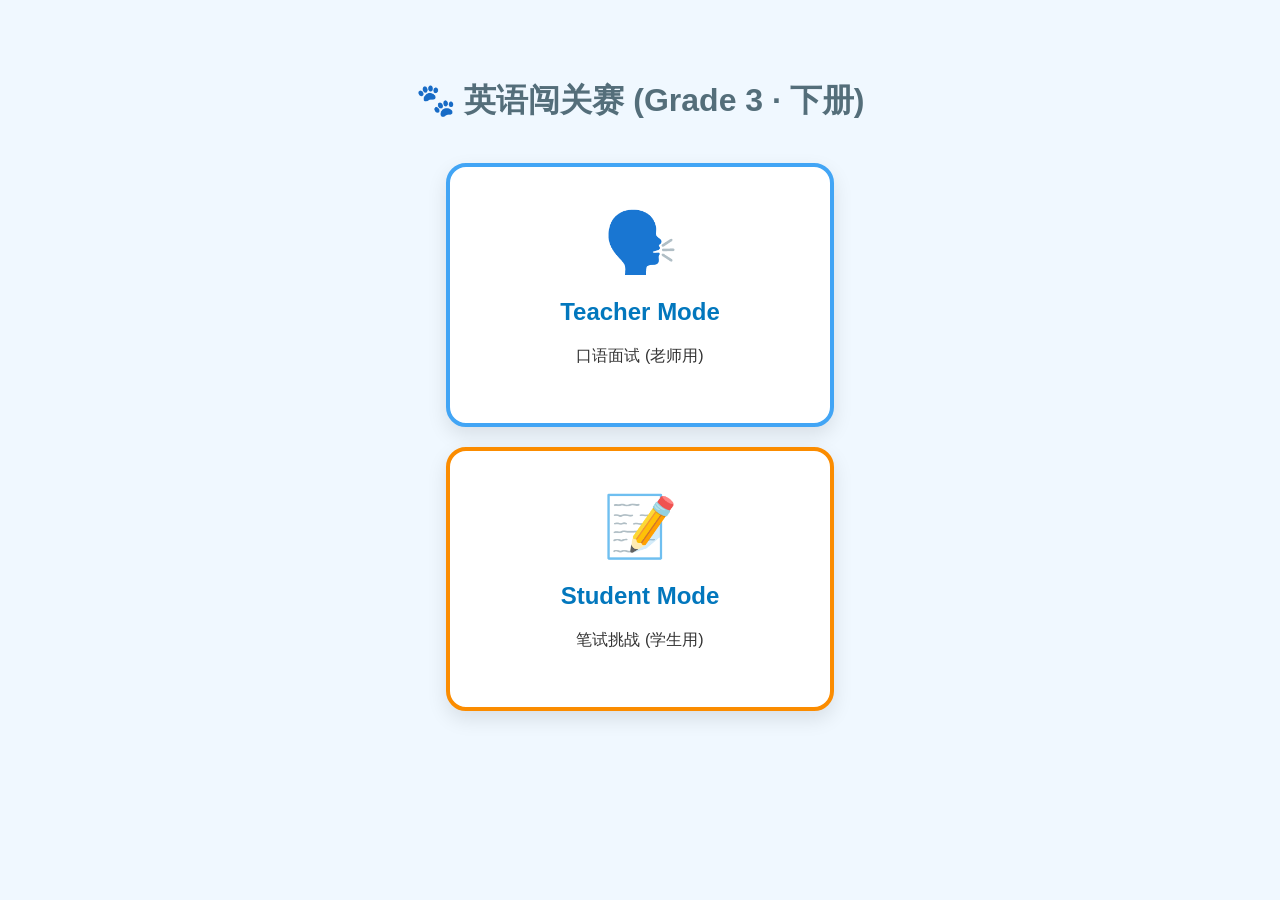
==== index.html @ 699ef9f6 "初始化：三年级下册 Weekly Quiz 系统 (Units 1-4, 听说读写)" ====
<!DOCTYPE html>
<html lang="zh-CN">
<head>
    <meta charset="UTF-8">
    <meta name="viewport" content="width=device-width, initial-scale=1.0">
    <title>英语闯关赛 - 三年级下册</title>
    <link rel="stylesheet" href="style.css">
</head>
<body style="text-align:center; padding:50px 20px;">

    <h1 style="color:#546e7a; margin-bottom: 40px;">🐾 英语闯关赛 (Grade 3 · 下册)</h1>

    <a href="speaking.html" class="gate-card gate-speaking">
        <div style="font-size:60px;">🗣️</div>
        <h2>Teacher Mode</h2>
        <p>口语面试 (老师用)</p>
    </a>

    <a href="written.html" class="gate-card gate-written">
        <div style="font-size:60px;">📝</div>
        <h2>Student Mode</h2>
        <p>笔试挑战 (学生用)</p>
    </a>

</body>
</html>
---- style.css ----
/* style.css - 三年级下册 Weekly Quiz V1.0 */
/* 基于三年级上册已验证的样式，适配 iPhone 7 Plus 5.5寸屏 */

body { font-family: 'Comic Sans MS', 'Ma Shan Zheng', cursive, sans-serif; background-color: #f0f8ff; padding: 20px; color: #333; }
.container { max-width: 600px; margin: 0 auto; }
.hidden { display: none !important; }
.card { background: white; border-radius: 25px; padding: 30px; margin-bottom: 25px; box-shadow: 0 8px 20px rgba(0,0,0,0.1); border: 4px solid #e1f5fe; transition: all 0.3s ease; }
.text-center { text-align: center; }
h1, h2, h3 { color: #0277bd; }

/* 按钮通用样式 - 大按钮防误触 */
button { width: 100%; padding: 15px; border-radius: 30px; border: none; font-size: 18px; font-weight: bold; cursor: pointer; margin-top: 10px; transition: transform 0.1s, background-color 0.3s; font-family: inherit; }
button:active { transform: scale(0.98); }
button:disabled { background-color: #ccc !important; color: #666 !important; cursor: not-allowed; transform: none !important; box-shadow: none !important; }

.btn-primary { background: #03a9f4; color: white; box-shadow: 0 4px #0288d1; }
.btn-success { background: #4caf50; color: white; box-shadow: 0 4px #388e3c; }
.back-link { background: transparent; color: #666; border: 2px solid #ccc; }

/* 答题区导航 */
.nav-bar { display: flex; justify-content: space-between; margin-top: 25px; gap: 15px; }
#btnPrev, #btnNext, #btnSubmit { flex: 1; }
#btnPrev { background: #ffe0b2; color: #e65100; box-shadow: 0 4px #ffb74d; }
#btnNext { background: #b2ebf2; color: #0097a7; box-shadow: 0 4px #4dd0e1; }

/* 选项样式 - 大触摸区域 */
.option-item { padding: 15px 20px; border: 3px solid #e0e0e0; border-radius: 15px; margin-top: 12px; cursor: pointer; display:flex; align-items:center; font-size: 16px; background: #fafafa; transition: all 0.2s; }
.option-item:hover { background: #f0f0f0; }
.option-item.selected { background-color: #e1f5fe; border-color: #03a9f4; color: #0277bd; font-weight: bold; transform: scale(1.02); }

/* 进度条 */
.progress-bar-bg { height: 12px; background: #e0e0e0; border-radius: 6px; overflow: hidden; margin-bottom: 10px; }
#progressBar { height: 100%; background: linear-gradient(90deg, #4dd0e1, #03a9f4); width: 0%; transition: width 0.5s ease-in-out; }
.text-small { font-size: 14px; color: #777; text-align: right; margin-bottom: 5px; }

/* 题目文本 */
.q-text { font-size: 22px; margin-bottom: 25px; line-height: 1.4; }
.audio-btn { background: #e0f2f1; color: #00695c; width: auto; padding: 10px 25px; margin-bottom: 20px; border-radius: 20px; box-shadow: 0 3px #80cbc4; display: inline-block; }

/* 拖拽题样式 */
.drag-area { min-height: 60px; border: 3px dashed #b2ebf2; border-radius: 15px; padding: 15px; display: flex; gap: 12px; flex-wrap: wrap; margin-bottom: 20px; background: #f9ffff; align-items: center; }
#target-container { border-style: solid; border-color: #4dd0e1; background: #e0f7fa; }
.word-chip { background: white; padding: 10px 20px; border-radius: 25px; border: 2px solid #03a9f4; cursor: pointer; font-weight: bold; color: #0277bd; box-shadow: 0 3px #81d4fa; transition: all 0.2s; }
.word-chip:hover { transform: translateY(-2px); box-shadow: 0 5px #81d4fa; }

/* 口语评分 */
.score-row {
    display: flex;
    flex-direction: column;
    gap: 10px;
    margin-top: 20px;
}
.score-item {
    display: flex;
    align-items: center;
    padding: 8px 15px;
    background-color: #f7f7f7;
    border-radius: 12px;
    box-shadow: 0 2px 5px rgba(0,0,0,0.05);
    cursor: pointer;
}
.score-btn {
    padding: 10px 15px;
    border: 2px solid #ccc;
    border-radius: 8px;
    background-color: white;
    font-weight: bold;
    font-size: 18px;
    cursor: pointer;
    transition: all 0.2s;
    width: 80px;
    text-align: center;
    margin-right: 15px;
}
.score-btn.active {
    background-color: #4CAF50;
    color: white;
    border-color: #4CAF50;
    box-shadow: 0 4px 8px rgba(76, 175, 80, 0.4);
}
.score-desc {
    font-size: 15px;
    color: #333;
}

/* 上传加载动画 */
.cute-loader { font-size: 50px; animation: bounce 1s infinite alternate; }
@keyframes bounce { from { transform: translateY(0); } to { transform: translateY(-15px); } }
.loading-text { font-size: 18px; color: #0288d1; margin-top: 15px; font-weight: bold; }

/* 结算界面 */
.score-summary { background: #e0f7fa; padding: 30px; border-radius: 25px; margin: 20px 0; }
.big-score { font-size: 60px; color: #0277bd; font-weight: 900; line-height: 1; }
.total-score { font-size: 24px; color: #81d4fa; }
.feedback-box { margin-top: 20px; font-size: 22px; font-weight: bold; color: #e65100; background: #fff3e0; padding: 15px; border-radius: 15px; border: 3px solid #ffe0b2; }

/* 入口页 */
.gate-card { 
    display: block; 
    text-decoration: none; 
    color: #333;
    background: white; 
    padding: 40px; 
    margin: 20px auto; 
    border-radius: 20px; 
    max-width: 300px;
    box-shadow: 0 8px 20px rgba(0,0,0,0.1); 
    transition: transform 0.2s;
    border: 4px solid transparent;
    text-align: center;
}
.gate-card:active { transform: scale(0.98); }
.gate-written { border-color: #fb8c00; }
.gate-speaking { border-color: #42a5f5; }

/* 评分标准显示 */
.rubric-display {
    background-color: #fff9e6; 
    padding: 10px;
    border-radius: 8px;
    border-left: 4px solid #ffcc00;
    font-size: 13px;
    color: #666;
    white-space: pre-wrap; 
    margin-bottom: 20px;
}

/* 课程选择下拉框 */
select {
    width: 100%;
    padding: 12px 15px;
    border-radius: 15px;
    border: 3px solid #b2ebf2;
    font-size: 16px;
    font-family: inherit;
    background: white;
    color: #333;
    margin-bottom: 10px;
    appearance: none;
    -webkit-appearance: none;
}
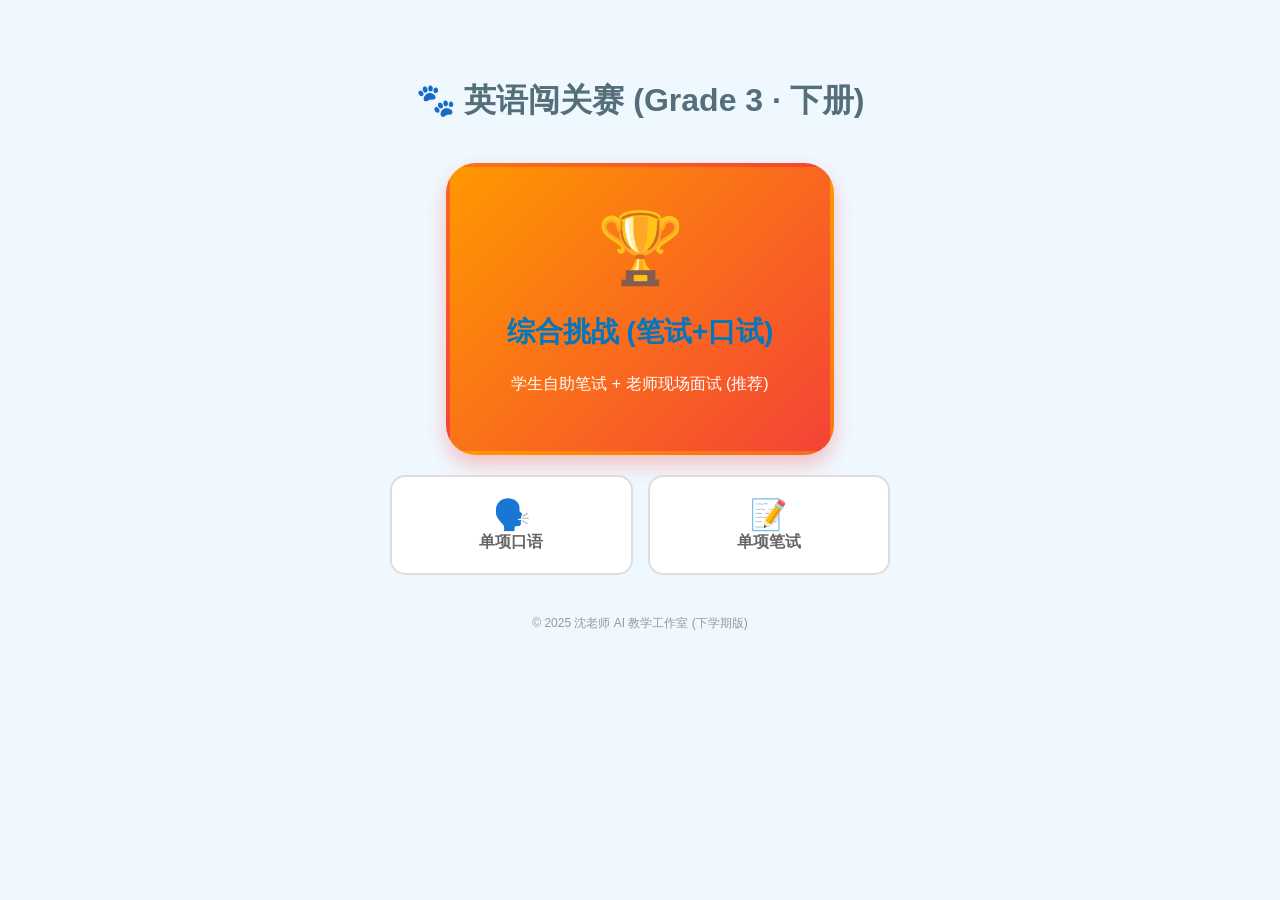
==== commit 462067dd: "架构重组：上线‘笔试+口试’综合版，科学权重评分(25/25/25/25)，补全 U1/U2 图片" ====
--- a/index.html
+++ b/index.html
@@ -1,26 +1,41 @@
 <!DOCTYPE html>
 <html lang="zh-CN">
+
 <head>
     <meta charset="UTF-8">
     <meta name="viewport" content="width=device-width, initial-scale=1.0">
     <title>英语闯关赛 - 三年级下册</title>
     <link rel="stylesheet" href="style.css">
 </head>
+
 <body style="text-align:center; padding:50px 20px;">
 
     <h1 style="color:#546e7a; margin-bottom: 40px;">🐾 英语闯关赛 (Grade 3 · 下册)</h1>
 
-    <a href="speaking.html" class="gate-card gate-speaking">
-        <div style="font-size:60px;">🗣️</div>
-        <h2>Teacher Mode</h2>
-        <p>口语面试 (老师用)</p>
-    </a>
+    <div style="max-width:500px; margin: 0 auto;">
+        <a href="written.html" class="gate-card"
+            style="background: linear-gradient(135deg, #FF9800, #F44336); color:white; padding: 40px; margin-bottom: 20px; text-decoration: none; border-radius: 30px; display: block; box-shadow: 0 10px 20px rgba(244, 67, 54, 0.3);">
+            <div style="font-size:70px;">🏆</div>
+            <h2 style="font-size:28px;">综合挑战 (笔试+口试)</h2>
+            <p>学生自助笔试 + 老师现场面试 (推荐)</p>
+        </a>
 
-    <a href="written.html" class="gate-card gate-written">
-        <div style="font-size:60px;">📝</div>
-        <h2>Student Mode</h2>
-        <p>笔试挑战 (学生用)</p>
-    </a>
+        <div style="display:grid; grid-template-columns: 1fr 1fr; gap: 15px;">
+            <a href="speaking.html"
+                style="background:#fff; border:2px solid #ddd; padding:20px; border-radius:15px; text-decoration:none; color:#666;">
+                <div style="font-size:30px;">🗣️</div>
+                <div style="font-weight:bold;">单项口语</div>
+            </a>
+            <a href="written.html"
+                style="background:#fff; border:2px solid #ddd; padding:20px; border-radius:15px; text-decoration:none; color:#666;">
+                <div style="font-size:30px;">📝</div>
+                <div style="font-weight:bold;">单项笔试</div>
+            </a>
+        </div>
+
+        <p style="margin-top:40px; color:#999; font-size:12px;">© 2025 沈老师 AI 教学工作室 (下学期版)</p>
+    </div>
 
 </body>
-</html>
+
+</html>
--- a/style.css
+++ b/style.css
@@ -1,47 +1,215 @@
 /* style.css - 三年级下册 Weekly Quiz V1.0 */
 /* 基于三年级上册已验证的样式，适配 iPhone 7 Plus 5.5寸屏 */
 
-body { font-family: 'Comic Sans MS', 'Ma Shan Zheng', cursive, sans-serif; background-color: #f0f8ff; padding: 20px; color: #333; }
-.container { max-width: 600px; margin: 0 auto; }
-.hidden { display: none !important; }
-.card { background: white; border-radius: 25px; padding: 30px; margin-bottom: 25px; box-shadow: 0 8px 20px rgba(0,0,0,0.1); border: 4px solid #e1f5fe; transition: all 0.3s ease; }
-.text-center { text-align: center; }
-h1, h2, h3 { color: #0277bd; }
+body {
+    font-family: 'Comic Sans MS', 'Ma Shan Zheng', cursive, sans-serif;
+    background-color: #f0f8ff;
+    padding: 20px;
+    color: #333;
+}
+
+.container {
+    max-width: 600px;
+    margin: 0 auto;
+}
+
+.hidden {
+    display: none !important;
+}
+
+.card {
+    background: white;
+    border-radius: 25px;
+    padding: 30px;
+    margin-bottom: 25px;
+    box-shadow: 0 8px 20px rgba(0, 0, 0, 0.1);
+    border: 4px solid #e1f5fe;
+    transition: all 0.3s ease;
+}
+
+.text-center {
+    text-align: center;
+}
+
+h1,
+h2,
+h3 {
+    color: #0277bd;
+}
 
 /* 按钮通用样式 - 大按钮防误触 */
-button { width: 100%; padding: 15px; border-radius: 30px; border: none; font-size: 18px; font-weight: bold; cursor: pointer; margin-top: 10px; transition: transform 0.1s, background-color 0.3s; font-family: inherit; }
-button:active { transform: scale(0.98); }
-button:disabled { background-color: #ccc !important; color: #666 !important; cursor: not-allowed; transform: none !important; box-shadow: none !important; }
-
-.btn-primary { background: #03a9f4; color: white; box-shadow: 0 4px #0288d1; }
-.btn-success { background: #4caf50; color: white; box-shadow: 0 4px #388e3c; }
-.back-link { background: transparent; color: #666; border: 2px solid #ccc; }
+button {
+    width: 100%;
+    padding: 15px;
+    border-radius: 30px;
+    border: none;
+    font-size: 18px;
+    font-weight: bold;
+    cursor: pointer;
+    margin-top: 10px;
+    transition: transform 0.1s, background-color 0.3s;
+    font-family: inherit;
+}
+
+button:active {
+    transform: scale(0.98);
+}
+
+button:disabled {
+    background-color: #ccc !important;
+    color: #666 !important;
+    cursor: not-allowed;
+    transform: none !important;
+    box-shadow: none !important;
+}
+
+.btn-primary {
+    background: #03a9f4;
+    color: white;
+    box-shadow: 0 4px #0288d1;
+}
+
+.btn-success {
+    background: #4caf50;
+    color: white;
+    box-shadow: 0 4px #388e3c;
+}
+
+.back-link {
+    background: transparent;
+    color: #666;
+    border: 2px solid #ccc;
+}
 
 /* 答题区导航 */
-.nav-bar { display: flex; justify-content: space-between; margin-top: 25px; gap: 15px; }
-#btnPrev, #btnNext, #btnSubmit { flex: 1; }
-#btnPrev { background: #ffe0b2; color: #e65100; box-shadow: 0 4px #ffb74d; }
-#btnNext { background: #b2ebf2; color: #0097a7; box-shadow: 0 4px #4dd0e1; }
+.nav-bar {
+    display: flex;
+    justify-content: space-between;
+    margin-top: 25px;
+    gap: 15px;
+}
+
+#btnPrev,
+#btnNext,
+#btnSubmit {
+    flex: 1;
+}
+
+#btnPrev {
+    background: #ffe0b2;
+    color: #e65100;
+    box-shadow: 0 4px #ffb74d;
+}
+
+#btnNext {
+    background: #b2ebf2;
+    color: #0097a7;
+    box-shadow: 0 4px #4dd0e1;
+}
 
 /* 选项样式 - 大触摸区域 */
-.option-item { padding: 15px 20px; border: 3px solid #e0e0e0; border-radius: 15px; margin-top: 12px; cursor: pointer; display:flex; align-items:center; font-size: 16px; background: #fafafa; transition: all 0.2s; }
-.option-item:hover { background: #f0f0f0; }
-.option-item.selected { background-color: #e1f5fe; border-color: #03a9f4; color: #0277bd; font-weight: bold; transform: scale(1.02); }
+.option-item {
+    padding: 15px 20px;
+    border: 3px solid #e0e0e0;
+    border-radius: 15px;
+    margin-top: 12px;
+    cursor: pointer;
+    display: flex;
+    align-items: center;
+    font-size: 16px;
+    background: #fafafa;
+    transition: all 0.2s;
+}
+
+.option-item:hover {
+    background: #f0f0f0;
+}
+
+.option-item.selected {
+    background-color: #e1f5fe;
+    border-color: #03a9f4;
+    color: #0277bd;
+    font-weight: bold;
+    transform: scale(1.02);
+}
 
 /* 进度条 */
-.progress-bar-bg { height: 12px; background: #e0e0e0; border-radius: 6px; overflow: hidden; margin-bottom: 10px; }
-#progressBar { height: 100%; background: linear-gradient(90deg, #4dd0e1, #03a9f4); width: 0%; transition: width 0.5s ease-in-out; }
-.text-small { font-size: 14px; color: #777; text-align: right; margin-bottom: 5px; }
+.progress-bar-bg {
+    height: 12px;
+    background: #e0e0e0;
+    border-radius: 6px;
+    overflow: hidden;
+    margin-bottom: 10px;
+}
+
+#progressBar {
+    height: 100%;
+    background: linear-gradient(90deg, #4dd0e1, #03a9f4);
+    width: 0%;
+    transition: width 0.5s ease-in-out;
+}
+
+.text-small {
+    font-size: 14px;
+    color: #777;
+    text-align: right;
+    margin-bottom: 5px;
+}
 
 /* 题目文本 */
-.q-text { font-size: 22px; margin-bottom: 25px; line-height: 1.4; }
-.audio-btn { background: #e0f2f1; color: #00695c; width: auto; padding: 10px 25px; margin-bottom: 20px; border-radius: 20px; box-shadow: 0 3px #80cbc4; display: inline-block; }
+.q-text {
+    font-size: 22px;
+    margin-bottom: 25px;
+    line-height: 1.4;
+}
+
+.audio-btn {
+    background: #e0f2f1;
+    color: #00695c;
+    width: auto;
+    padding: 10px 25px;
+    margin-bottom: 20px;
+    border-radius: 20px;
+    box-shadow: 0 3px #80cbc4;
+    display: inline-block;
+}
 
 /* 拖拽题样式 */
-.drag-area { min-height: 60px; border: 3px dashed #b2ebf2; border-radius: 15px; padding: 15px; display: flex; gap: 12px; flex-wrap: wrap; margin-bottom: 20px; background: #f9ffff; align-items: center; }
-#target-container { border-style: solid; border-color: #4dd0e1; background: #e0f7fa; }
-.word-chip { background: white; padding: 10px 20px; border-radius: 25px; border: 2px solid #03a9f4; cursor: pointer; font-weight: bold; color: #0277bd; box-shadow: 0 3px #81d4fa; transition: all 0.2s; }
-.word-chip:hover { transform: translateY(-2px); box-shadow: 0 5px #81d4fa; }
+.drag-area {
+    min-height: 60px;
+    border: 3px dashed #b2ebf2;
+    border-radius: 15px;
+    padding: 15px;
+    display: flex;
+    gap: 12px;
+    flex-wrap: wrap;
+    margin-bottom: 20px;
+    background: #f9ffff;
+    align-items: center;
+}
+
+#target-container {
+    border-style: solid;
+    border-color: #4dd0e1;
+    background: #e0f7fa;
+}
+
+.word-chip {
+    background: white;
+    padding: 10px 20px;
+    border-radius: 25px;
+    border: 2px solid #03a9f4;
+    cursor: pointer;
+    font-weight: bold;
+    color: #0277bd;
+    box-shadow: 0 3px #81d4fa;
+    transition: all 0.2s;
+}
+
+.word-chip:hover {
+    transform: translateY(-2px);
+    box-shadow: 0 5px #81d4fa;
+}
 
 /* 口语评分 */
 .score-row {
@@ -50,15 +218,17 @@
     gap: 10px;
     margin-top: 20px;
 }
+
 .score-item {
     display: flex;
     align-items: center;
     padding: 8px 15px;
     background-color: #f7f7f7;
     border-radius: 12px;
-    box-shadow: 0 2px 5px rgba(0,0,0,0.05);
-    cursor: pointer;
-}
+    box-shadow: 0 2px 5px rgba(0, 0, 0, 0.05);
+    cursor: pointer;
+}
+
 .score-btn {
     padding: 10px 15px;
     border: 2px solid #ccc;
@@ -72,56 +242,110 @@
     text-align: center;
     margin-right: 15px;
 }
+
 .score-btn.active {
     background-color: #4CAF50;
     color: white;
     border-color: #4CAF50;
     box-shadow: 0 4px 8px rgba(76, 175, 80, 0.4);
 }
+
 .score-desc {
     font-size: 15px;
     color: #333;
 }
 
 /* 上传加载动画 */
-.cute-loader { font-size: 50px; animation: bounce 1s infinite alternate; }
-@keyframes bounce { from { transform: translateY(0); } to { transform: translateY(-15px); } }
-.loading-text { font-size: 18px; color: #0288d1; margin-top: 15px; font-weight: bold; }
+.cute-loader {
+    font-size: 50px;
+    animation: bounce 1s infinite alternate;
+}
+
+@keyframes bounce {
+    from {
+        transform: translateY(0);
+    }
+
+    to {
+        transform: translateY(-15px);
+    }
+}
+
+.loading-text {
+    font-size: 18px;
+    color: #0288d1;
+    margin-top: 15px;
+    font-weight: bold;
+}
 
 /* 结算界面 */
-.score-summary { background: #e0f7fa; padding: 30px; border-radius: 25px; margin: 20px 0; }
-.big-score { font-size: 60px; color: #0277bd; font-weight: 900; line-height: 1; }
-.total-score { font-size: 24px; color: #81d4fa; }
-.feedback-box { margin-top: 20px; font-size: 22px; font-weight: bold; color: #e65100; background: #fff3e0; padding: 15px; border-radius: 15px; border: 3px solid #ffe0b2; }
+.score-summary {
+    background: #e0f7fa;
+    padding: 30px;
+    border-radius: 25px;
+    margin: 20px 0;
+}
+
+.big-score {
+    font-size: 60px;
+    color: #0277bd;
+    font-weight: 900;
+    line-height: 1;
+}
+
+.total-score {
+    font-size: 24px;
+    color: #81d4fa;
+}
+
+.feedback-box {
+    margin-top: 20px;
+    font-size: 22px;
+    font-weight: bold;
+    color: #e65100;
+    background: #fff3e0;
+    padding: 15px;
+    border-radius: 15px;
+    border: 3px solid #ffe0b2;
+}
 
 /* 入口页 */
-.gate-card { 
-    display: block; 
-    text-decoration: none; 
+.gate-card {
+    display: block;
+    text-decoration: none;
     color: #333;
-    background: white; 
-    padding: 40px; 
-    margin: 20px auto; 
-    border-radius: 20px; 
+    background: white;
+    padding: 40px;
+    margin: 20px auto;
+    border-radius: 20px;
     max-width: 300px;
-    box-shadow: 0 8px 20px rgba(0,0,0,0.1); 
+    box-shadow: 0 8px 20px rgba(0, 0, 0, 0.1);
     transition: transform 0.2s;
     border: 4px solid transparent;
     text-align: center;
 }
-.gate-card:active { transform: scale(0.98); }
-.gate-written { border-color: #fb8c00; }
-.gate-speaking { border-color: #42a5f5; }
+
+.gate-card:active {
+    transform: scale(0.98);
+}
+
+.gate-written {
+    border-color: #fb8c00;
+}
+
+.gate-speaking {
+    border-color: #42a5f5;
+}
 
 /* 评分标准显示 */
 .rubric-display {
-    background-color: #fff9e6; 
+    background-color: #fff9e6;
     padding: 10px;
     border-radius: 8px;
     border-left: 4px solid #ffcc00;
     font-size: 13px;
     color: #666;
-    white-space: pre-wrap; 
+    white-space: pre-wrap;
     margin-bottom: 20px;
 }
 
@@ -139,3 +363,90 @@
     appearance: none;
     -webkit-appearance: none;
 }
+
+/* --- Selection UI Redesign --- */
+.course-container {
+    padding: 10px;
+}
+
+.unit-card {
+    background: #fff;
+    border-radius: 20px;
+    padding: 15px;
+    margin-bottom: 25px;
+    box-shadow: 0 5px 15px rgba(0, 0, 0, 0.05);
+    border: 3px solid #e1f5fe;
+}
+
+.unit-title {
+    font-size: 1.1rem;
+    color: #0288d1;
+    margin-bottom: 12px;
+    font-weight: bold;
+    display: block;
+    border-bottom: 2px dashed #b3e5fc;
+    padding-bottom: 5px;
+}
+
+.lesson-btn-group {
+    display: grid;
+    grid-template-columns: 1fr 1fr;
+    gap: 10px;
+}
+
+.lesson-btn,
+.name-btn {
+    background: #f1f8ff;
+    border: 2px solid #d1e9ff;
+    border-radius: 12px;
+    padding: 12px 8px;
+    font-size: 14px;
+    color: #333;
+    cursor: pointer;
+    transition: all 0.2s;
+    text-align: center;
+    display: flex;
+    flex-direction: column;
+    align-items: center;
+    justify-content: center;
+    min-height: 50px;
+}
+
+.lesson-btn:active,
+.name-btn:active {
+    transform: scale(0.95);
+}
+
+.lesson-btn.active,
+.name-btn.active {
+    background: #4caf50;
+    color: white !important;
+    border-color: #388e3c;
+    box-shadow: 0 4px 10px rgba(76, 175, 80, 0.3);
+}
+
+.student-grid {
+    display: grid;
+    grid-template-columns: repeat(auto-fill, minmax(100px, 1fr));
+    gap: 10px;
+    margin-top: 15px;
+    max-height: 350px;
+    overflow-y: auto;
+    padding: 5px;
+}
+
+.name-btn {
+    padding: 10px 5px;
+    font-size: 15px;
+    font-weight: 500;
+}
+
+.semester-tag {
+    background: #ff5722;
+    color: white;
+    padding: 2px 8px;
+    border-radius: 5px;
+    font-size: 12px;
+    margin-left: 5px;
+    vertical-align: middle;
+}
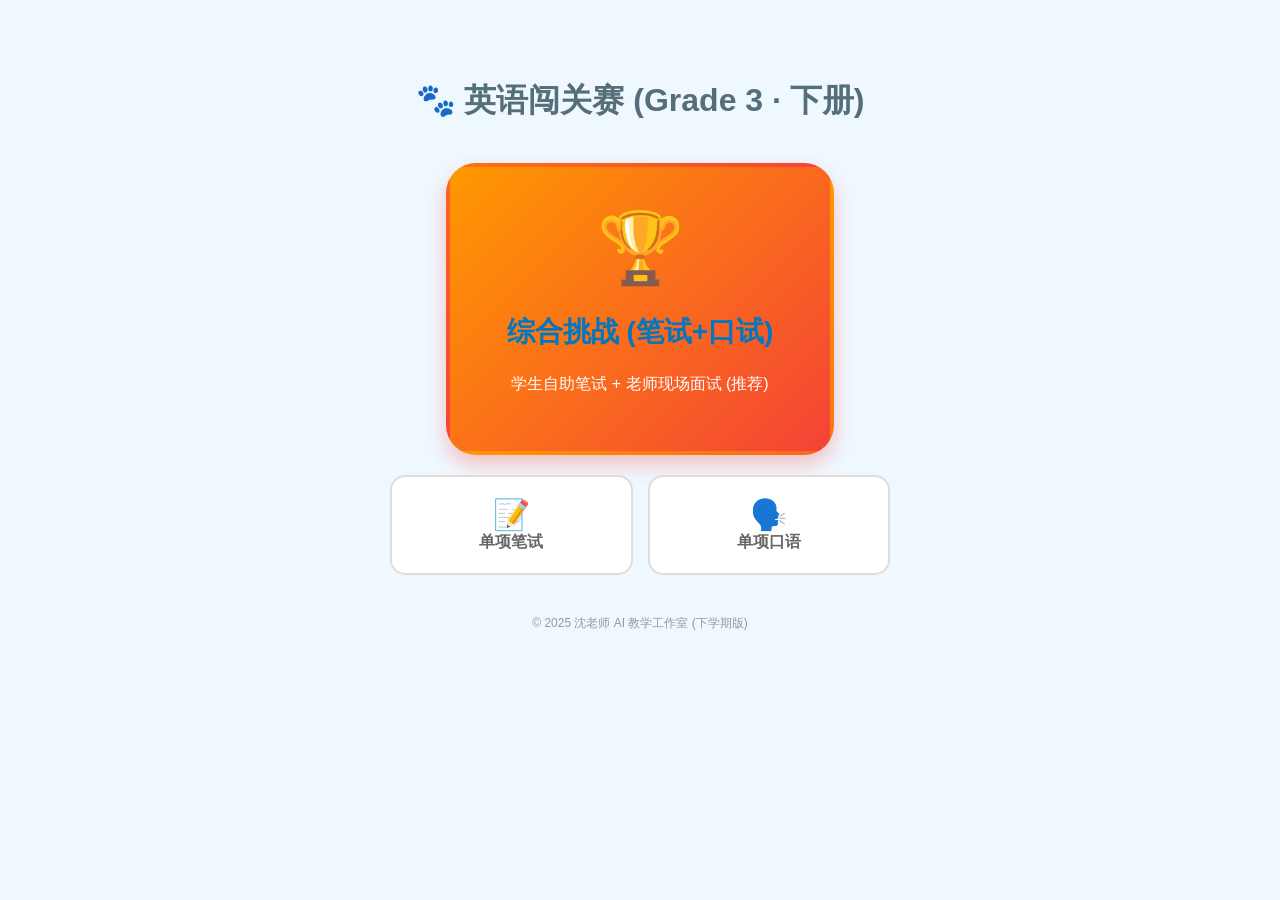
==== commit e1c5e192: "UI调整：首页按钮顺序调整为‘笔试在前，口试在后’" ====
--- a/index.html
+++ b/index.html
@@ -21,15 +21,15 @@
         </a>
 
         <div style="display:grid; grid-template-columns: 1fr 1fr; gap: 15px;">
+            <a href="written.html"
+                style="background:#fff; border:2px solid #ddd; padding:20px; border-radius:15px; text-decoration:none; color:#666;">
+                <div style="font-size:30px;">📝</div>
+                <div style="font-weight:bold;">单项笔试</div>
+            </a>
             <a href="speaking.html"
                 style="background:#fff; border:2px solid #ddd; padding:20px; border-radius:15px; text-decoration:none; color:#666;">
                 <div style="font-size:30px;">🗣️</div>
                 <div style="font-weight:bold;">单项口语</div>
-            </a>
-            <a href="written.html"
-                style="background:#fff; border:2px solid #ddd; padding:20px; border-radius:15px; text-decoration:none; color:#666;">
-                <div style="font-size:30px;">📝</div>
-                <div style="font-weight:bold;">单项笔试</div>
             </a>
         </div>
 
